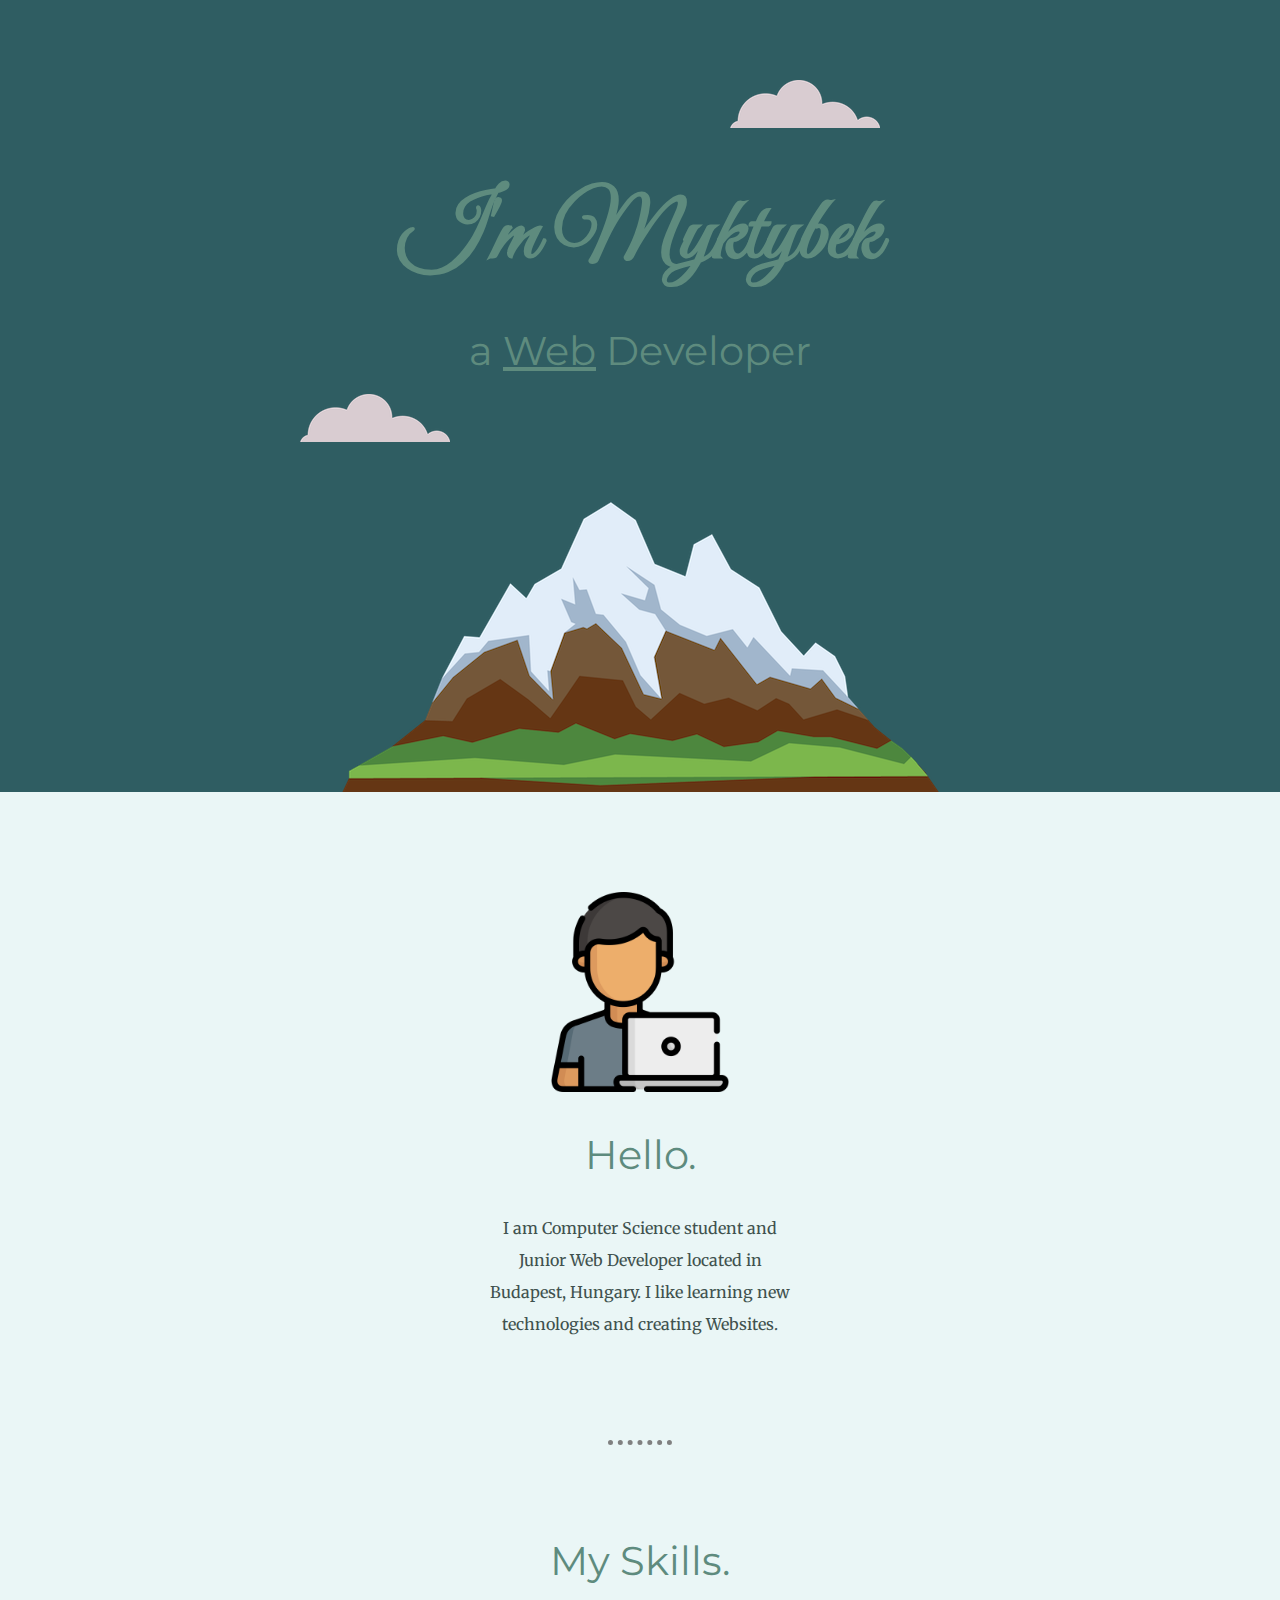
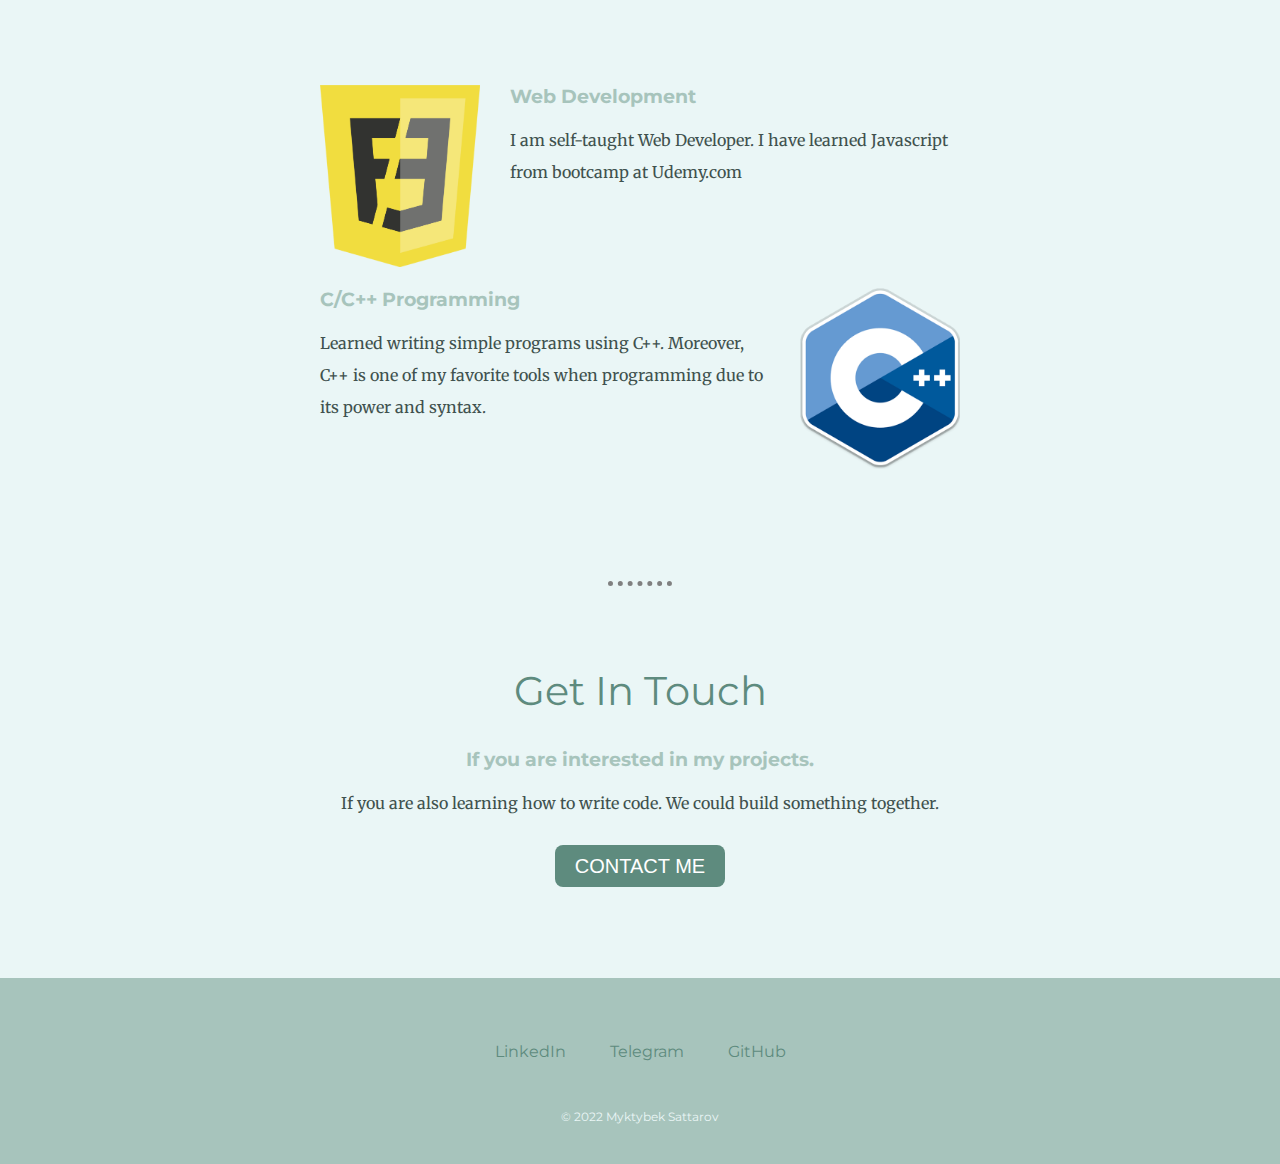
==== index.html @ b1093016 "Add files via upload" ====
<!DOCTYPE html>
<html lang="en" dir="ltr">

<head>
  <meta charset="utf-8">
  <title>Myktybek Sattarov-Web Developer</title>
  <link rel="stylesheet" href="css/styles.css">
  <link rel="icon" href="favicon.ico">
  <link rel="preconnect" href="https://fonts.googleapis.com">
  <link rel="preconnect" href="https://fonts.gstatic.com" crossorigin>
  <link href="https://fonts.googleapis.com/css2?family=Great+Vibes&family=Indie+Flower&family=Merriweather:ital@1&family=Montserrat&display=swap" rel="stylesheet">
</head>

<body>
  <main>
    <div class="TopContainer">
      <img class="top-cloud" src="images/cloud.png" alt="cloud.img">
      <h1 class="firstHeading">I'm Myktybek</h1>
      <h2>a <span class="Web">Web</span> Developer</h2>
      <!--With span tag you can select the specific part of your text and work with it using class or id-->
      <!--
      <span> <img> <a> - These tags are inline because they take as much space as they need whereas
      <p> <h> <divs> <ol> <ul> <li> <form>- These tags are block elements because they take whole line
      Basically there are 4 types of displaying object in your monitor: Block, Inline, Inlie-block, None
      That is all about display properties.
      if the element is inline it wont take any extra space. However if its inline block then you can change its size
      We are going to treat img tags as if they are inline-block elements.
    -->
      <img class="bottom-cloud" src="images/cloud.png" alt="cloud.img">
      <img class="top-mountain" src="images/mountain.png" alt="cloud.img">
      <!--make position static when you want that object to stay-->
    </div>
    <div class="Middle-container">
      <div class="profile">
        <img class="profilePhoto" src="images/profile.png" alt="Profile-Photo.">
        <h2>Hello.</h2>
        <p class="intro">I am Computer Science student and Junior Web Developer located in Budapest, Hungary.
          I like learning new technologies and creating Websites.</p>
      </div>
      <hr>
      <div class="skills">
        <h2>My Skills.</h2>
        <div class="skill-row">
          <img class="webDevPhoto" src="images/webdev1.png" alt="Web Development">
          <h3>Web Development</h3>
          <p>I am self-taught Web Developer. I have learned Javascript from bootcamp at Udemy.com</p>
        </div>
        <div class="skill-row">
          <img class="cppProgramming" src="images/cppProgramming.png" alt="C/C++ Programming">
          <h3>C/C++ Programming</h3>
          <p>Learned writing simple programs using C++. Moreover, C++ is one of my favorite tools when programming due to its power and syntax.</p>
        </div>
      </div>
      <hr>
      <div class="contact-me">
        <h2>Get In Touch</h2>
        <h3>If you are interested in my projects.</h3>
        <p>If you are also learning how to write code. We could build something together.</p>
        <a class="btn" href="mailto:sattarovmyktybek255@gmail.com">CONTACT ME</a>
      </div>
    </div>


    <div class="Bottom-container">
      <a class="footer-link" href="https://www.linkedin.com/in/%D0%BC%D1%8B%D0%BA%D1%82%D1%8B%D0%B1%D0%B5%D0%BA-%D1%81%D0%B0%D1%82%D1%82%D0%B0%D1%80%D0%BE%D0%B2-8b82131a7/">LinkedIn</a>
      <a class="footer-link" href="https://t.me/nervbolbo">Telegram</a>
      <a class="footer-link" href="https://github.com/Myky312">GitHub</a>
      <p class="copyright">© 2022 Myktybek Sattarov</p>
    </div>
  </main>
</body>

</html>
---- css/styles.css ----
body {
  margin: 0;
  color: #40514E;
  text-align: center;
  font-family: 'Merriweather', serif;
  background-color: #EAF6F6;
}

a {
  text-decoration: none;
  margin: 10px 20px;
}
a:hover{
  color:#EAF6F6;
}

h1 {
  font-size: 5.625rem;
  /* 1 em is equal to 16px which is equal to 100% */
  /* When sizing we should use rem instead of em so by this way we will be more specific with our text size*/
  margin: 50px auto 0 auto;
  font-family: 'Great Vibes', cursive;
  color: #5E8B7E;
}

h2 {
  font-family: 'Montserrat', sans-serif;
  font-size: 2.5rem;
  color: #5E8B7E;
  font-weight: normal;
}

h3 {
  font-family: 'Montserrat', sans-serif;
  margin-bottom: 0;
  color: #A7C4BC;
}

hr {
  border-style: dotted none none;
  border-color: grey;
  border-width: 5px;
  width: 5%;
}
p{
  line-height: 2;
}

.TopContainer {
  background-color: #2F5D62;
  position: relative;
  /* this will make everything inside to be relative to TopContainer
  otherwise it will be relative to body tag which is parent*/
  padding-top: 130px;
  padding-bottom: 23px;
  margin-bottom: 2px;
}

.Web {
  text-decoration: underline;
  /* This is where we can use span to select more specific task*/
}

.top-cloud {
  position: absolute;
  right: 400px;
  top: 80px;
}

.bottom-cloud {
  position: absolute;
  left: 300px;
  bottom: 350px;
}

.top-mountain {
  position: relative;
  top: 27px;
}

.Middle-container {}

.intro{
  width: 50%;
  margin: auto;
}
.profilePhoto {
  width: 200px;
  height: 200px;
}

.webDevPhoto {
  width: 25%;
  float: left;
  margin-right: 30px;
}

.cppProgramming {
  width: 25%;
  float: right;
  margin-left: 30px;
}

.profile {
  width: 50%;
  margin: 100px auto;
}

.skills {
  padding-top: 50px;
  padding-bottom: 50px;
}

.skill-row {
  width: 50%;
  margin: 100px auto;
  text-align: left;
}

.btn {
  -webkit-border-radius: 8;
  -moz-border-radius: 8;
  border-radius: 8px;
  font-family: Arial;
  color: #ffffff;
  font-size: 20px;
  background: #5E8B7E;
  padding: 10px 20px 10px 20px;
  text-decoration: none;
}

.btn:hover {
  background: #2F5D62;
  text-decoration: none;
}

.contact-me {
  margin-top: 80px;
}

.contact-me p {
  padding-bottom: 20px;
}

.Bottom-container {
  margin-top: 100px;
  padding-top: 100px;
  background-color: #A7C4BC;
}

.footer-link {
  position: relative;
  color: #5E8B7E;
  bottom: 37px;
  font-family: 'Montserrat', sans-serif;
}

.copyright {
  position: relative;
  bottom: 20px;
  color: #EAF6F6;
  margin-bottom: 0;
  font-family: 'Montserrat', sans-serif;
  font-size: 0.75rem;
  padding: 15px 0;
}
.copyright:hover{
  color: #2F5D62;
}
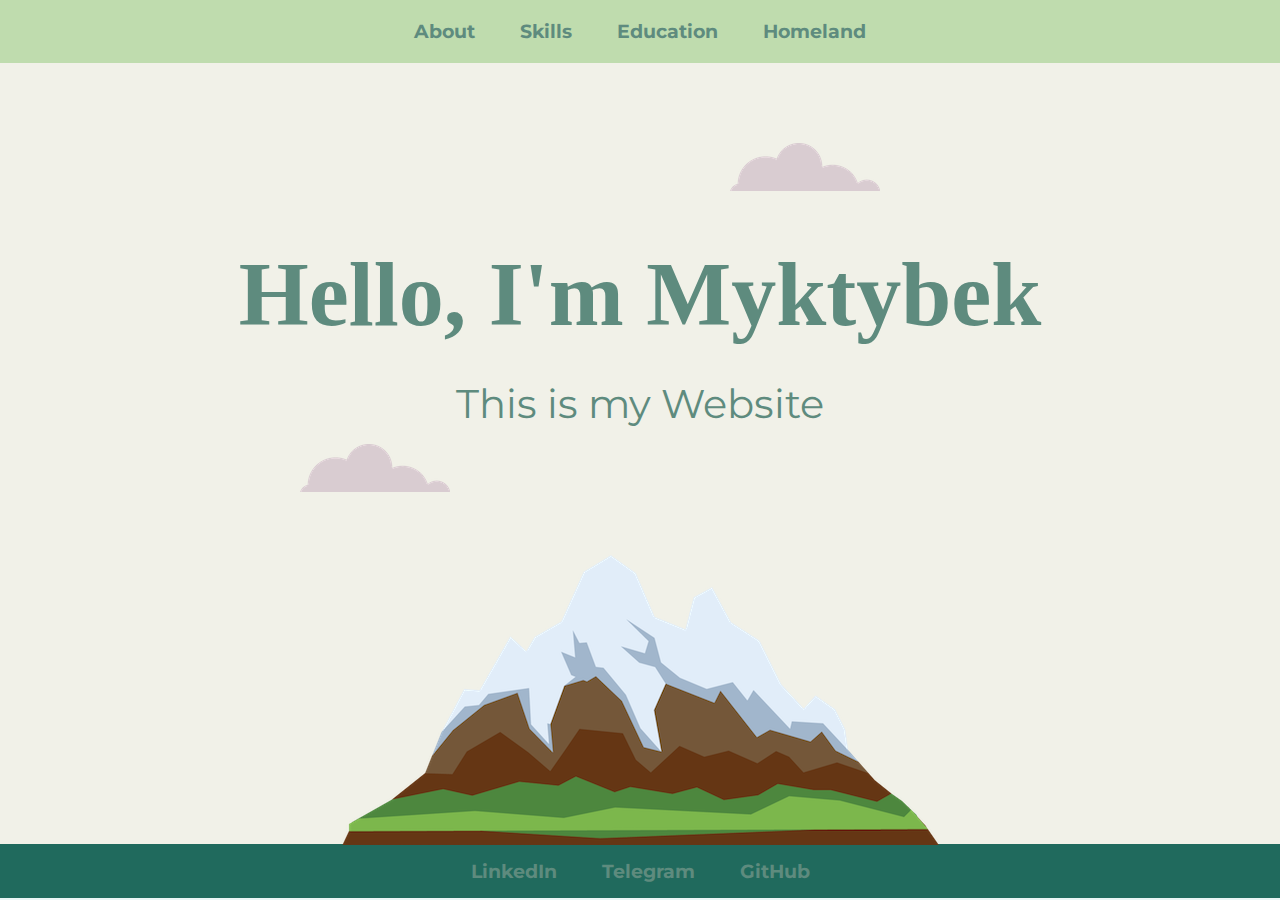
==== commit 9ef01ec0: "Add files via upload" ====
--- a/index.html
+++ b/index.html
@@ -1,73 +1,55 @@
-<!DOCTYPE html>
-<html lang="en" dir="ltr">
-
-<head>
-  <meta charset="utf-8">
-  <title>Myktybek Sattarov-Web Developer</title>
-  <link rel="stylesheet" href="css/styles.css">
-  <link rel="icon" href="favicon.ico">
-  <link rel="preconnect" href="https://fonts.googleapis.com">
-  <link rel="preconnect" href="https://fonts.gstatic.com" crossorigin>
-  <link href="https://fonts.googleapis.com/css2?family=Great+Vibes&family=Indie+Flower&family=Merriweather:ital@1&family=Montserrat&display=swap" rel="stylesheet">
-</head>
-
-<body>
-  <main>
-    <div class="TopContainer">
-      <img class="top-cloud" src="images/cloud.png" alt="cloud.img">
-      <h1 class="firstHeading">I'm Myktybek</h1>
-      <h2>a <span class="Web">Web</span> Developer</h2>
-      <!--With span tag you can select the specific part of your text and work with it using class or id-->
-      <!--
-      <span> <img> <a> - These tags are inline because they take as much space as they need whereas
-      <p> <h> <divs> <ol> <ul> <li> <form>- These tags are block elements because they take whole line
-      Basically there are 4 types of displaying object in your monitor: Block, Inline, Inlie-block, None
-      That is all about display properties.
-      if the element is inline it wont take any extra space. However if its inline block then you can change its size
-      We are going to treat img tags as if they are inline-block elements.
-    -->
-      <img class="bottom-cloud" src="images/cloud.png" alt="cloud.img">
-      <img class="top-mountain" src="images/mountain.png" alt="cloud.img">
-      <!--make position static when you want that object to stay-->
-    </div>
-    <div class="Middle-container">
-      <div class="profile">
-        <img class="profilePhoto" src="images/profile.png" alt="Profile-Photo.">
-        <h2>Hello.</h2>
-        <p class="intro">I am Computer Science student and Junior Web Developer located in Budapest, Hungary.
-          I like learning new technologies and creating Websites.</p>
-      </div>
-      <hr>
-      <div class="skills">
-        <h2>My Skills.</h2>
-        <div class="skill-row">
-          <img class="webDevPhoto" src="images/webdev1.png" alt="Web Development">
-          <h3>Web Development</h3>
-          <p>I am self-taught Web Developer. I have learned Javascript from bootcamp at Udemy.com</p>
-        </div>
-        <div class="skill-row">
-          <img class="cppProgramming" src="images/cppProgramming.png" alt="C/C++ Programming">
-          <h3>C/C++ Programming</h3>
-          <p>Learned writing simple programs using C++. Moreover, C++ is one of my favorite tools when programming due to its power and syntax.</p>
-        </div>
-      </div>
-      <hr>
-      <div class="contact-me">
-        <h2>Get In Touch</h2>
-        <h3>If you are interested in my projects.</h3>
-        <p>If you are also learning how to write code. We could build something together.</p>
-        <a class="btn" href="mailto:sattarovmyktybek255@gmail.com">CONTACT ME</a>
-      </div>
-    </div>
-
-
-    <div class="Bottom-container">
-      <a class="footer-link" href="https://www.linkedin.com/in/%D0%BC%D1%8B%D0%BA%D1%82%D1%8B%D0%B1%D0%B5%D0%BA-%D1%81%D0%B0%D1%82%D1%82%D0%B0%D1%80%D0%BE%D0%B2-8b82131a7/">LinkedIn</a>
-      <a class="footer-link" href="https://t.me/nervbolbo">Telegram</a>
-      <a class="footer-link" href="https://github.com/Myky312">GitHub</a>
-      <p class="copyright">© 2022 Myktybek Sattarov</p>
-    </div>
-  </main>
-</body>
-
-</html>
+<!DOCTYPE html>
+<html lang="en">
+
+<head>
+  <meta charset="UTF-8">
+  <meta http-equiv="X-UA-Compatible" content="IE=edge">
+  <meta name="viewport" content="width=device-width, initial-scale=1.0">
+  <link rel="preconnect" href="https://fonts.googleapis.com">
+  <link rel="preconnect" href="https://fonts.gstatic.com" crossorigin>
+  <link href="https://fonts.googleapis.com/css2?family=Libre+Baskerville:wght@700&family=Montserrat:wght@900&family=Ubuntu&display=swap" rel="stylesheet">
+  <link rel="stylesheet" href="css/styles.css">
+  <link rel="icon" href="favicon.ico">
+  <title>About</title>
+</head>
+
+<body>
+  <main>
+    <nav>
+      <div class="Menu-bar">
+        <h3><a class="header-link" href="index.html">About</a></h3>
+        <h3><a class="header-link" href="Skills.html">Skills</a></h3>
+        <h3><a class="header-link" href="Education.html">Education</a></h3>
+        <h3><a class="header-link" href="Homeland.html">Homeland</a></h3>
+      </div>
+    </nav>
+    <section>
+      <div class="MainContainer">
+        <img class="top-cloud" src="images/cloud.png" alt="cloud.img">
+        <h1 class="firstHeading">Hello, I'm Myktybek</h1>
+        <h2 class="mySite">This is my Website </h2>
+        <!--With span tag you can select the specific part of your text and work with it using class or id-->
+        <!--
+              <span> <img> <a> - These tags are inline because they take as much space as they need whereas
+              <p> <h> <divs> <ol> <ul> <li> <form>- These tags are block elements because they take whole line
+              Basically there are 4 types of displaying object in your monitor: Block, Inline, Inlie-block, None
+              That is all about display properties.
+              if the element is inline it wont take any extra space. However if its inline block then you can change its size
+              We are going to treat img tags as if they are inline-block elements.
+            -->
+        <img class="bottom-cloud" src="images/cloud.png" alt="cloud.img">
+        <img class="top-mountain" src="images/mountain.png" alt="cloud.img">
+        <!--make position static when you want that object to stay-->
+      </div>
+    </section>
+    <footer>
+      <div class="Bottom-menu">
+        <h3><a class="footer-link" href="https://www.linkedin.com/in/%D0%BC%D1%8B%D0%BA%D1%82%D1%8B%D0%B1%D0%B5%D0%BA-%D1%81%D0%B0%D1%82%D1%82%D0%B0%D1%80%D0%BE%D0%B2-8b82131a7/">LinkedIn</a></h3>
+        <h3><a class="footer-link" href="https://t.me/nervbolbo">Telegram</a></h3>
+        <h3><a class="footer-link" href="https://github.com/Myky312">GitHub</a></h3>
+      </div>
+    </footer>
+  </main>
+</body>
+
+</html>
--- a/css/styles.css
+++ b/css/styles.css
@@ -1,169 +1,265 @@
-body {
-  margin: 0;
-  color: #40514E;
-  text-align: center;
-  font-family: 'Merriweather', serif;
-  background-color: #EAF6F6;
-}
-
-a {
-  text-decoration: none;
-  margin: 10px 20px;
-}
-a:hover{
-  color:#EAF6F6;
-}
-
-h1 {
-  font-size: 5.625rem;
-  /* 1 em is equal to 16px which is equal to 100% */
-  /* When sizing we should use rem instead of em so by this way we will be more specific with our text size*/
-  margin: 50px auto 0 auto;
-  font-family: 'Great Vibes', cursive;
-  color: #5E8B7E;
-}
-
-h2 {
-  font-family: 'Montserrat', sans-serif;
-  font-size: 2.5rem;
-  color: #5E8B7E;
-  font-weight: normal;
-}
-
-h3 {
-  font-family: 'Montserrat', sans-serif;
-  margin-bottom: 0;
-  color: #A7C4BC;
-}
-
-hr {
-  border-style: dotted none none;
-  border-color: grey;
-  border-width: 5px;
-  width: 5%;
-}
-p{
-  line-height: 2;
-}
-
-.TopContainer {
-  background-color: #2F5D62;
-  position: relative;
-  /* this will make everything inside to be relative to TopContainer
-  otherwise it will be relative to body tag which is parent*/
-  padding-top: 130px;
-  padding-bottom: 23px;
-  margin-bottom: 2px;
-}
-
-.Web {
-  text-decoration: underline;
-  /* This is where we can use span to select more specific task*/
-}
-
-.top-cloud {
-  position: absolute;
-  right: 400px;
-  top: 80px;
-}
-
-.bottom-cloud {
-  position: absolute;
-  left: 300px;
-  bottom: 350px;
-}
-
-.top-mountain {
-  position: relative;
-  top: 27px;
-}
-
-.Middle-container {}
-
-.intro{
-  width: 50%;
-  margin: auto;
-}
-.profilePhoto {
-  width: 200px;
-  height: 200px;
-}
-
-.webDevPhoto {
-  width: 25%;
-  float: left;
-  margin-right: 30px;
-}
-
-.cppProgramming {
-  width: 25%;
-  float: right;
-  margin-left: 30px;
-}
-
-.profile {
-  width: 50%;
-  margin: 100px auto;
-}
-
-.skills {
-  padding-top: 50px;
-  padding-bottom: 50px;
-}
-
-.skill-row {
-  width: 50%;
-  margin: 100px auto;
-  text-align: left;
-}
-
-.btn {
-  -webkit-border-radius: 8;
-  -moz-border-radius: 8;
-  border-radius: 8px;
-  font-family: Arial;
-  color: #ffffff;
-  font-size: 20px;
-  background: #5E8B7E;
-  padding: 10px 20px 10px 20px;
-  text-decoration: none;
-}
-
-.btn:hover {
-  background: #2F5D62;
-  text-decoration: none;
-}
-
-.contact-me {
-  margin-top: 80px;
-}
-
-.contact-me p {
-  padding-bottom: 20px;
-}
-
-.Bottom-container {
-  margin-top: 100px;
-  padding-top: 100px;
-  background-color: #A7C4BC;
-}
-
-.footer-link {
-  position: relative;
-  color: #5E8B7E;
-  bottom: 37px;
-  font-family: 'Montserrat', sans-serif;
-}
-
-.copyright {
-  position: relative;
-  bottom: 20px;
-  color: #EAF6F6;
-  margin-bottom: 0;
-  font-family: 'Montserrat', sans-serif;
-  font-size: 0.75rem;
-  padding: 15px 0;
-}
-.copyright:hover{
-  color: #2F5D62;
-}
+body {
+  margin: 0;
+  color: #40514e;
+  text-align: center;
+  /* font-family: "Montserrat"; */
+  font-family: "Libre Baskerville";
+  background-color: #eaf6f6;
+}
+
+main {
+  background-color: #f1f1e8;
+}
+
+article {
+  background-color: #f1f1e8;
+  width: 50%;
+  margin-left: auto;
+  margin-right: auto;
+  text-align: center;
+  font-size: medium;
+}
+
+a {
+  text-decoration: none;
+  margin: 10px 20px;
+}
+
+a:link {
+  color: #5e8b7e;
+}
+
+a:visited {
+  color: #5e8b7e;
+}
+
+/* // улучшить надо ссылки  done */
+a:hover {
+  color: #eaf6f6;
+}
+
+p {
+  font-size: 20px;
+  margin-bottom: 0;
+}
+
+h1 {
+  font-size: 5.625rem;
+  /* 1 em is equal to 16px which is equal to 100% */
+  /* When sizing we should use rem instead of em so by this way we will be more specific with our text size*/
+  margin: 0 auto 0 auto;
+  padding-top: 50px;
+  font-family: "Great Vibes", cursive;
+  color: #5e8b7e;
+}
+
+h2 {
+  font-family: "Montserrat", sans-serif;
+  font-size: 2.5rem;
+  color: #5e8b7e;
+  font-weight: normal;
+}
+
+h3 {
+  position: relative;
+  padding: auto;
+  display: inline;
+  font-family: "Montserrat", sans-serif;
+  margin-bottom: 0;
+  color: #a7c4bc;
+}
+
+p {
+  line-height: 2;
+}
+
+hr {
+  border-style: dotted none none;
+  border-color: grey;
+  border-width: 5px;
+  width: 5%;
+}
+
+.myButton {
+  display: inline-block;
+  padding: 0.35em 1.2em;
+  margin: 0 0.3em 0.3em 0;
+  border-radius: 0.12em;
+  font-size:1.3rem;
+  box-sizing: border-box;
+  text-decoration: none;
+  font-weight: 300;
+  color: #5e8b7e;
+  background-color:#206a5d ;
+  text-align: center;
+  border-radius: 11px;
+  transition: all 0.2s;
+}
+
+.myButton:hover {
+  color: #f1f1e8;
+  background-color: #bfdcae;
+}
+
+.myButton:active {
+  position: relative;
+  top: 1px;
+}
+
+.Menu-bar {
+  background-color: #bfdcae;
+  padding-top: 40px;
+}
+
+.header-link {
+  position: relative;
+  bottom: 20px;
+  font-family: "Montserrat", sans-serif;
+}
+
+.MainContainer {
+  background-color: #f1f1e8;
+  position: relative;
+  /* this will make everything inside to be relative to TopContainer
+    otherwise it will be relative          <p class="copyright">© 2022 Myktybek Sattarov</p> to body tag which is parent*/
+  padding-top: 130px;
+  padding-bottom: 20px;
+  margin-bottom: 2px;
+}
+
+.Skills-container {
+  background-color: #f1f1e8;
+}
+
+.Education-container {
+  background-color: #f1f1e8;
+  padding-top: 20px;
+  padding-bottom: 20px;
+}
+
+.Main-Place {
+  background-color: #f1f1e8;
+  padding-top: 100px;
+}
+
+.top-cloud {
+  position: absolute;
+  right: 400px;
+  top: 80px;
+}
+
+.bottom-cloud {
+  position: absolute;
+  left: 300px;
+  bottom: 350px;
+}
+
+.top-mountain {
+  position: relative;
+  top: 27px;
+}
+
+.Bottom-menu {
+  padding-top: 31px;
+  background-color: #206a5d;
+}
+
+.footer-link {
+  position: relative;
+  color: #5e8b7e;
+  bottom: 15px;
+  font-family: "Montserrat", sans-serif;
+}
+
+.intro {
+  width: 50%;
+  margin: auto;
+}
+
+.profilePhoto {
+  width: 200px;
+  height: 200px;
+}
+
+.webDevPhoto {
+  width: 25%;
+  float: left;
+  margin-right: 30px;
+}
+
+.cppProgramming {
+  width: 25%;
+  float: right;
+  margin-left: 30px;
+}
+
+.profile {
+  width: 50%;
+  margin: 0 auto;
+}
+
+.skills {
+  padding-top: 50px;
+  padding-bottom: 50px;
+}
+
+.skill-row {
+  width: 50%;
+  margin: 20px auto 100px auto;
+  text-align: left;
+}
+
+.skill-hr {
+  position: relative;
+  margin-top: 50px;
+}
+
+.cpp {
+  padding-top: 50px;
+}
+
+.edu-row {
+  width: 50%;
+  margin: 20px auto 100px auto;
+  text-align: left;
+  padding-top: 30px;
+  padding-bottom: 30px;
+}
+
+.Bktl {
+  width: 25%;
+  float: right;
+  margin-left: 30px;
+}
+
+.Elte {
+  width: 25%;
+  float: left;
+  margin-right: 30px;
+}
+
+.edu-hr {
+  position: relative;
+  margin-top: 50px;
+  margin-bottom: 50px;
+}
+
+.Table {
+  margin: auto;
+  position: relative;
+  padding-left: 140px;
+  font-size: 1.4rem;
+}
+
+.Feedback-click:hover {
+  color: #a7c4bc;
+}
+
+.student {
+  position: relative;
+  margin-left: 20px;
+}
+
+.position {
+  float: left;
+}
